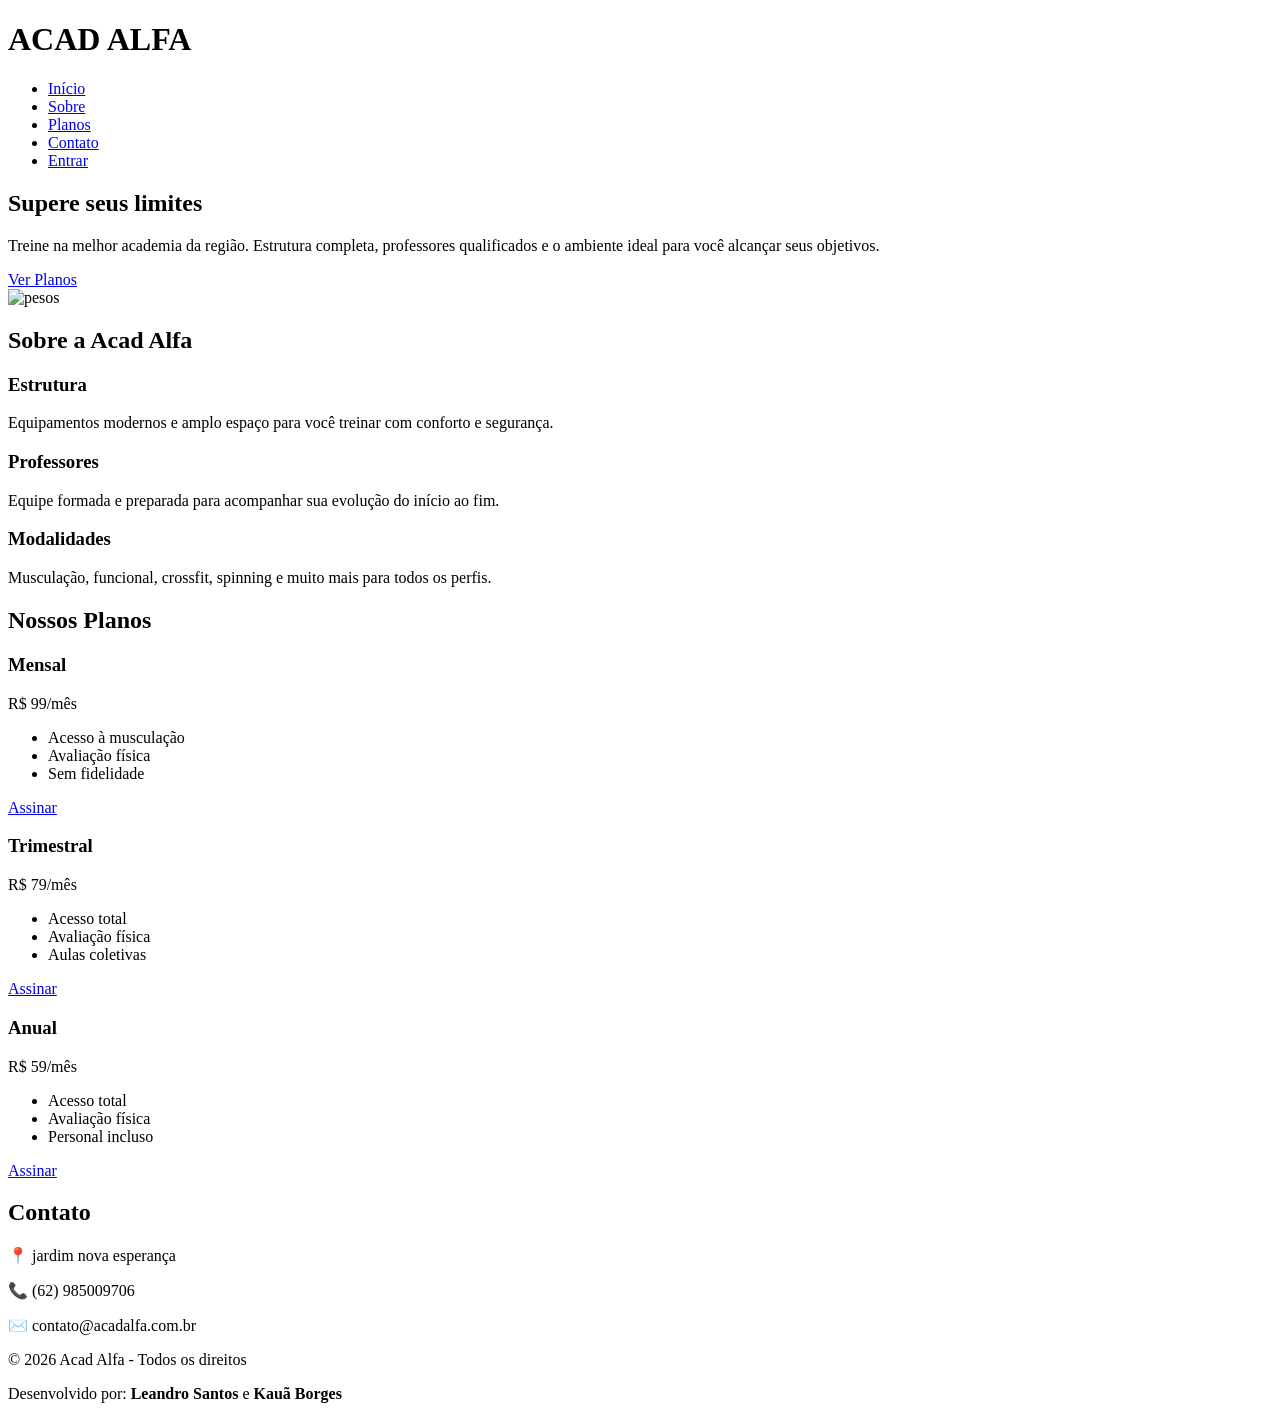
==== index.html @ fecb72cd "atualização do projeto" ====
<!DOCTYPE html>
<html lang="pt-BR">
<head>
    <meta charset="UTF-8">
    <meta name="viewport" content="width=device-width, initial-scale=1.0">
    <title>Acad Alfa - Sua Academia</title>
    <link rel="stylesheet" href="style/styles.css">
</head>
<body>

    <!-- Cabeçalho -->
    <header class="cabecalho">
        <div class="container cabecalho-conteudo">
            <h1 class="logo">ACAD <span>ALFA</span></h1>
            <nav class="menu">
                <ul>
                    <li><a href="#inicio">Início</a></li>
                    <li><a href="#sobre">Sobre</a></li>
                    <li><a href="#planos">Planos</a></li>
                    <li><a href="#contato">Contato</a></li>
                    <li><a href="login.html" class="botao-entrar">Entrar</a></li>
                </ul>
            </nav>
        </div>
    </header>

    <!-- Banner Principal -->
    <section class="banner" id="inicio">
        <div class="container banner-conteudo">
            <div class="banner-texto">
                <h2>Supere seus limites</h2>
                <p>Treine na melhor academia da região. Estrutura completa, professores qualificados e o ambiente ideal para você alcançar seus objetivos.</p>
                <a href="#planos" class="botao-principal">Ver Planos</a>
            </div>
            <div class="banner-imagem">
                <img src="../images/academia.jpg" alt="pesos">
            </div>
        </div>
    </section>

    <!-- Sobre -->
    <section class="sobre" id="sobre">
        <div class="container">
            <h2 class="titulo-secao">Sobre a Acad Alfa</h2>
            <div class="sobre-grid">
                <div class="card">
                    <h3>Estrutura</h3>
                    <p>Equipamentos modernos e amplo espaço para você treinar com conforto e segurança.</p>
                </div>
                <div class="card">
                    <h3>Professores</h3>
                    <p>Equipe formada e preparada para acompanhar sua evolução do início ao fim.</p>
                </div>
                <div class="card">
                    <h3>Modalidades</h3>
                    <p>Musculação, funcional, crossfit, spinning e muito mais para todos os perfis.</p>
                </div>
            </div>
        </div>
    </section>

    <!-- Planos -->
    <section class="planos" id="planos">
        <div class="container">
            <h2 class="titulo-secao">Nossos Planos</h2>
            <div class="planos-grid">
                <div class="plano">
                    <h3>Mensal</h3>
                    <p class="preco">R$ 99<span>/mês</span></p>
                    <ul>
                        <li>Acesso à musculação</li>
                        <li>Avaliação física</li>
                        <li>Sem fidelidade</li>
                    </ul>
                    <a href="login.html" class="botao-principal">Assinar</a>
                </div>
                <div class="plano destaque">
                    <h3>Trimestral</h3>
                    <p class="preco">R$ 79<span>/mês</span></p>
                    <ul>
                        <li>Acesso total</li>
                        <li>Avaliação física</li>
                        <li>Aulas coletivas</li>
                    </ul>
                    <a href="login.html" class="botao-principal">Assinar</a>
                </div>
                <div class="plano">
                    <h3>Anual</h3>
                    <p class="preco">R$ 59<span>/mês</span></p>
                    <ul>
                        <li>Acesso total</li>
                        <li>Avaliação física</li>
                        <li>Personal incluso</li>
                    </ul>
                    <a href="login.html" class="botao-principal">Assinar</a>
                </div>
            </div>
        </div>
    </section>

    <!-- Contato -->
    <section class="contato" id="contato">
        <div class="container">
            <h2 class="titulo-secao">Contato</h2>
            <p>📍 jardim nova esperança</p>
            <p>📞 (62) 985009706</p>
            <p>✉️ contato@acadalfa.com.br</p>
        </div>
    </section>

    <!-- Rodapé -->
    <footer class="rodape">
        <div class="container">
            <p>&copy; 2026 Acad Alfa - Todos os direitos </p>
            <p class="creditos">Desenvolvido por: <strong>Leandro Santos</strong> e <strong>Kauã Borges</strong></p>
        </div>
    </footer>

</body>
</html>
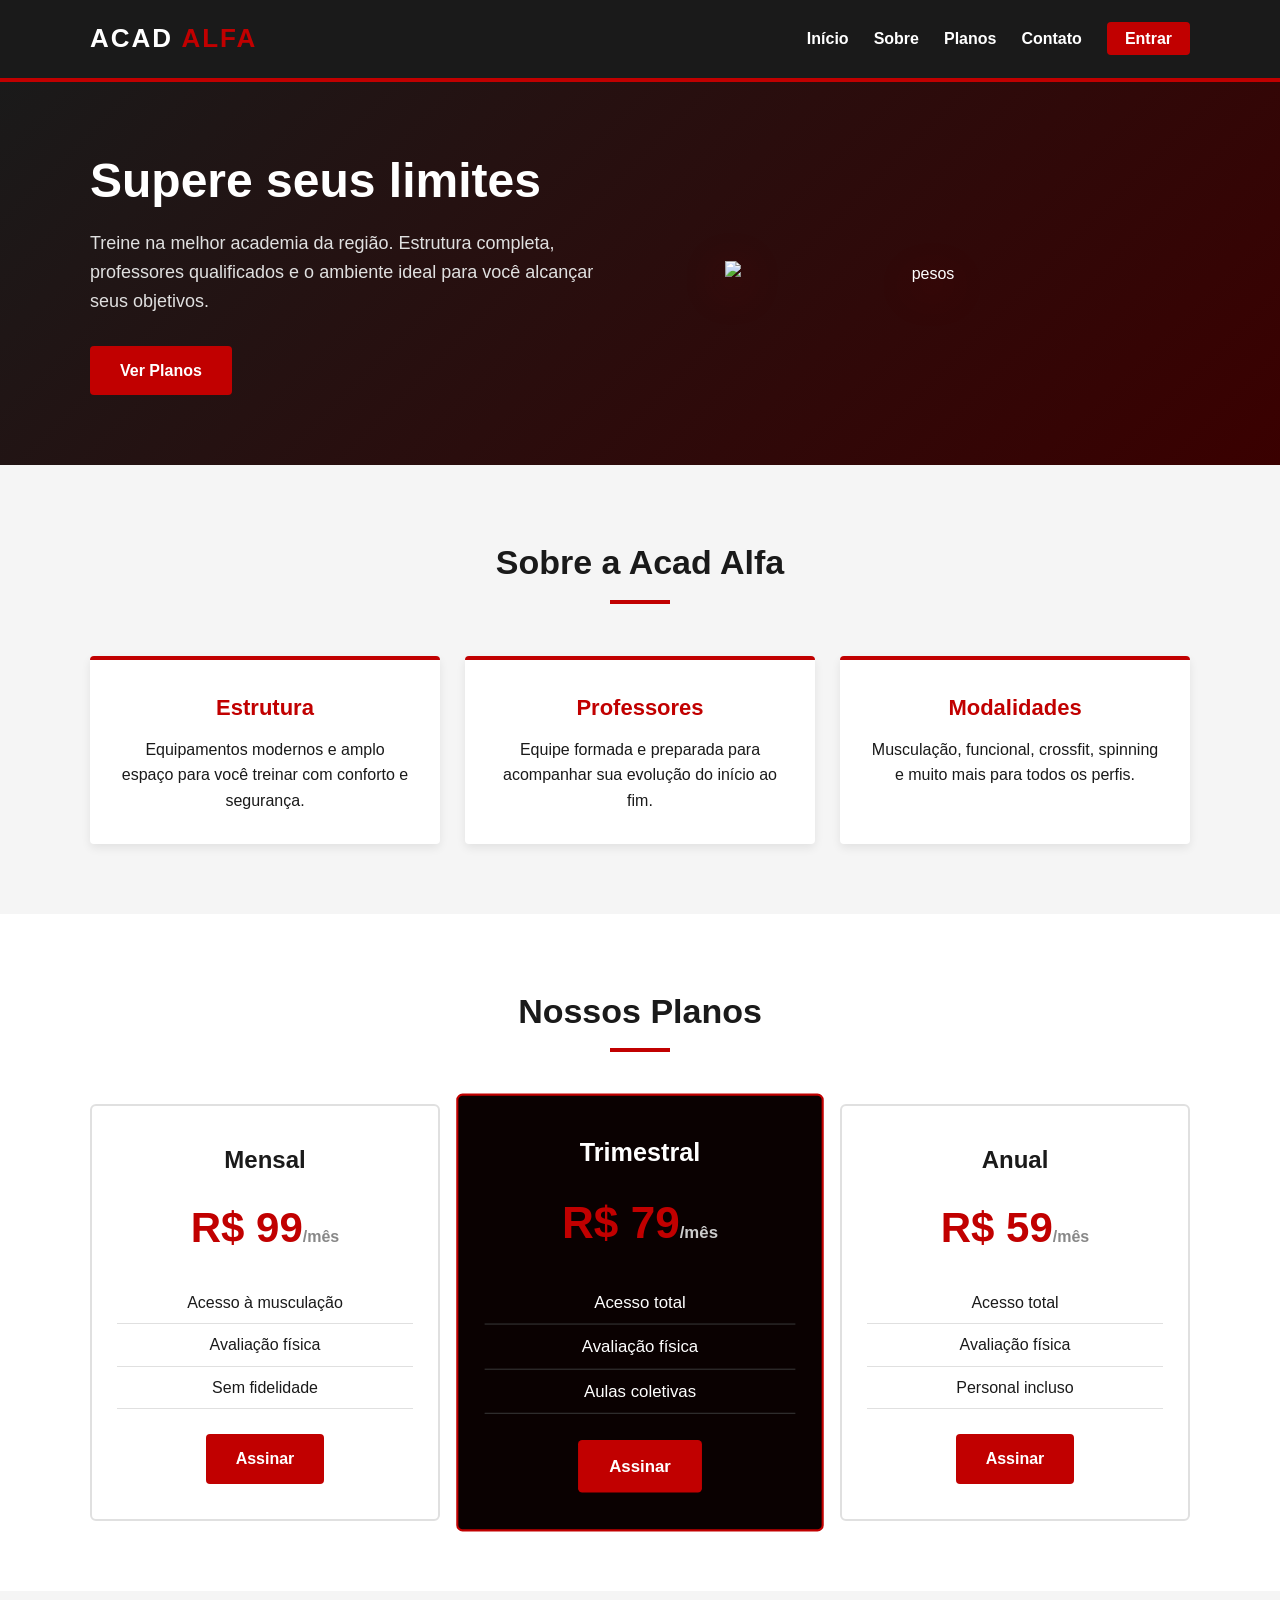
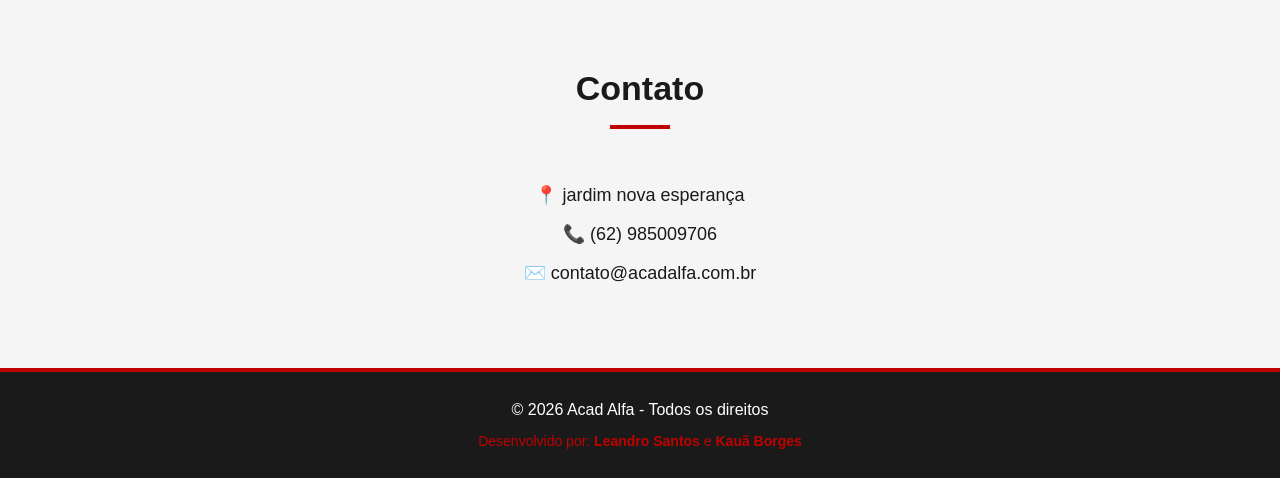
==== commit c0a5aba3: "Fix stylesheet link in index.html" ====
--- a/index.html
+++ b/index.html
@@ -4,7 +4,7 @@
     <meta charset="UTF-8">
     <meta name="viewport" content="width=device-width, initial-scale=1.0">
     <title>Acad Alfa - Sua Academia</title>
-    <link rel="stylesheet" href="style/styles.css">
+    <link rel="stylesheet" href="style/style.css">
 </head>
 <body>
 
@@ -117,4 +117,4 @@
     </footer>
 
 </body>
-</html>+</html>
--- a/style/style.css
+++ b/style/style.css
@@ -0,0 +1,439 @@
+/* 
+    Desenvolvido por Leandro Santos e Kauã Borges
+*/
+
+/* Reset básico */
+* {
+    margin: 0;
+    padding: 0;
+    box-sizing: border-box;
+}
+
+body {
+    font-family: Arial, Helvetica, sans-serif;
+    background-color: #ffffff;
+    color: #1a1a1a;
+    line-height: 1.6;
+}
+
+a {
+    text-decoration: none;
+    color: inherit;
+}
+
+ul {
+    list-style: none;
+}
+
+img {
+    max-width: 100%;
+    display: block;
+}
+
+/* Container central */
+.container {
+    width: 90%;
+    max-width: 1100px;
+    margin: 0 auto;
+}
+
+/* ===== Cabeçalho ===== */
+.cabecalho {
+    background-color: #1a1a1a;
+    padding: 18px 0;
+    border-bottom: 4px solid #c10000;
+    position: sticky;
+    top: 0;
+    z-index: 10;
+}
+
+.cabecalho-conteudo {
+    display: flex;
+    justify-content: space-between;
+    align-items: center;
+}
+
+.logo {
+    color: #ffffff;
+    font-size: 26px;
+    letter-spacing: 2px;
+}
+
+.logo span {
+    color: #c10000;
+}
+
+.menu ul {
+    display: flex;
+    gap: 25px;
+    align-items: center;
+}
+
+.menu a {
+    color: #ffffff;
+    font-weight: bold;
+    transition: color 0.3s;
+}
+
+.menu a:hover {
+    color: #c10000;
+}
+
+.botao-entrar {
+    background-color: #c10000;
+    color: #ffffff !important;
+    padding: 8px 18px;
+    border-radius: 4px;
+    transition: background-color 0.3s;
+}
+
+.botao-entrar:hover {
+    background-color: #8a0000;
+    color: #ffffff !important;
+}
+
+/* ===== Banner ===== */
+.banner {
+    background: linear-gradient(135deg, #1a1a1a 0%, #3a0000 100%);
+    color: #ffffff;
+    padding: 70px 0;
+}
+
+.banner-conteudo {
+    display: flex;
+    align-items: center;
+    gap: 40px;
+    justify-content: space-between;
+}
+
+.banner-texto {
+    flex: 1;
+}
+
+.banner-texto h2 {
+    font-size: 48px;
+    margin-bottom: 20px;
+    line-height: 1.2;
+}
+
+.banner-texto p {
+    font-size: 18px;
+    margin-bottom: 30px;
+    color: #e0e0e0;
+}
+
+.banner-imagem {
+    flex: 1;
+    text-align: center;
+}
+
+.banner-imagem img {
+    max-width: 400px;
+    margin: 0 auto;
+    filter: drop-shadow(0 10px 20px rgba(193, 0, 0, 0.4));
+}
+
+/* Botão principal */
+.botao-principal {
+    display: inline-block;
+    background-color: #c10000;
+    color: #ffffff;
+    padding: 12px 30px;
+    border-radius: 4px;
+    font-weight: bold;
+    border: none;
+    cursor: pointer;
+    font-size: 16px;
+    transition: background-color 0.3s, transform 0.2s;
+}
+
+.botao-principal:hover {
+    background-color: #8a0000;
+    transform: translateY(-2px);
+}
+
+.botao-largo {
+    width: 100%;
+}
+
+/* ===== Títulos ===== */
+.titulo-secao {
+    text-align: center;
+    font-size: 34px;
+    margin-bottom: 40px;
+    color: #1a1a1a;
+    position: relative;
+    padding-bottom: 12px;
+}
+
+.titulo-secao::after {
+    content: "";
+    display: block;
+    width: 60px;
+    height: 4px;
+    background-color: #c10000;
+    margin: 10px auto 0;
+}
+
+/* ===== Sobre ===== */
+.sobre {
+    padding: 70px 0;
+    background-color: #f5f5f5;
+}
+
+.sobre-grid {
+    display: grid;
+    grid-template-columns: repeat(3, 1fr);
+    gap: 25px;
+}
+
+.card {
+    background-color: #ffffff;
+    padding: 30px;
+    border-top: 4px solid #c10000;
+    border-radius: 4px;
+    box-shadow: 0 4px 10px rgba(0, 0, 0, 0.08);
+    text-align: center;
+    transition: transform 0.3s;
+}
+
+.card:hover {
+    transform: translateY(-5px);
+}
+
+.card h3 {
+    color: #c10000;
+    margin-bottom: 12px;
+    font-size: 22px;
+}
+
+/* ===== Planos ===== */
+.planos {
+    padding: 70px 0;
+    background-color: #ffffff;
+}
+
+.planos-grid {
+    display: grid;
+    grid-template-columns: repeat(3, 1fr);
+    gap: 25px;
+}
+
+.plano {
+    background-color: #ffffff;
+    padding: 35px 25px;
+    border: 2px solid #e0e0e0;
+    border-radius: 6px;
+    text-align: center;
+    transition: transform 0.3s, border-color 0.3s;
+}
+
+.plano:hover {
+    transform: translateY(-5px);
+    border-color: #c10000;
+}
+
+.plano.destaque {
+    background-color: #0a0101;
+    color: #ffffff;
+    border-color: #c10000;
+    transform: scale(1.05);
+}
+
+.plano h3 {
+    font-size: 24px;
+    margin-bottom: 15px;
+}
+
+.preco {
+    font-size: 42px;
+    font-weight: bold;
+    color: #c10000;
+    margin-bottom: 20px;
+}
+
+.preco span {
+    font-size: 16px;
+    color: #888;
+}
+
+.plano.destaque .preco span {
+    color: #cccccc;
+}
+
+.plano ul {
+    margin-bottom: 25px;
+}
+
+.plano ul li {
+    padding: 8px 0;
+    border-bottom: 1px solid #e0e0e0;
+}
+
+.plano.destaque ul li {
+    border-bottom: 1px solid #363636;
+}
+
+/* ===== Contato ===== */
+.contato {
+    padding: 70px 0;
+    background-color: #f5f5f5;
+    text-align: center;
+}
+
+.contato p {
+    font-size: 18px;
+    margin: 10px 0;
+}
+
+/* ===== Rodapé ===== */
+.rodape {
+    background-color: #1a1a1a;
+    color: #ffffff;
+    text-align: center;
+    padding: 25px 0;
+    border-top: 4px solid #c10000;
+}
+
+.rodape .creditos {
+    margin-top: 8px;
+    color: #c10000;
+    font-size: 14px;
+}
+
+/* ===== Página de Login ===== */
+.pagina-login {
+    background-color: #f5f5f5;
+    min-height: 100vh;
+    display: flex;
+    flex-direction: column;
+}
+
+.login-container {
+    flex: 1;
+    display: flex;
+    align-items: center;
+    justify-content: center;
+    padding: 40px 20px;
+}
+
+.login-card {
+    background-color: #ffffff;
+    padding: 40px;
+    border-radius: 8px;
+    box-shadow: 0 8px 25px rgba(0, 0, 0, 0.1);
+    width: 100%;
+    max-width: 400px;
+    border-top: 5px solid #c10000;
+}
+
+.login-card h2 {
+    color: #1a1a1a;
+    margin-bottom: 5px;
+    text-align: center;
+}
+
+.login-subtitulo {
+    text-align: center;
+    color: #666;
+    margin-bottom: 25px;
+}
+
+.campo {
+    margin-bottom: 18px;
+}
+
+.campo label {
+    display: block;
+    margin-bottom: 6px;
+    font-weight: bold;
+    color: #1a1a1a;
+}
+
+.campo input {
+    width: 100%;
+    padding: 12px;
+    border: 2px solid #e0e0e0;
+    border-radius: 4px;
+    font-size: 15px;
+    transition: border-color 0.3s;
+    font-family: inherit;
+}
+
+.campo input:focus {
+    outline: none;
+    border-color: #c10000;
+}
+
+.login-rodape {
+    text-align: center;
+    margin-top: 20px;
+    color: #666;
+}
+
+.login-rodape a {
+    color: #c10000;
+    font-weight: bold;
+}
+
+.login-rodape a:hover {
+    text-decoration: underline;
+}
+
+/* ===== Responsividade ===== */
+@media (max-width: 768px) {
+    .cabecalho-conteudo {
+        flex-direction: column;
+        gap: 15px;
+    }
+
+    .menu ul {
+        flex-wrap: wrap;
+        justify-content: center;
+        gap: 15px;
+    }
+
+    .banner-conteudo {
+        flex-direction: column;
+        text-align: center;
+    }
+
+    .banner-texto h2 {
+        font-size: 34px;
+    }
+
+    .banner-imagem img {
+        max-width: 280px;
+    }
+
+    .sobre-grid,
+    .planos-grid {
+        grid-template-columns: 1fr;
+    }
+
+    .plano.destaque {
+        transform: none;
+    }
+
+    .titulo-secao {
+        font-size: 26px;
+    }
+}
+
+@media (max-width: 480px) {
+    .logo {
+        font-size: 22px;
+    }
+
+    .banner {
+        padding: 40px 0;
+    }
+
+    .banner-texto h2 {
+        font-size: 28px;
+    }
+
+    .login-card {
+        padding: 25px;
+    }
+}
